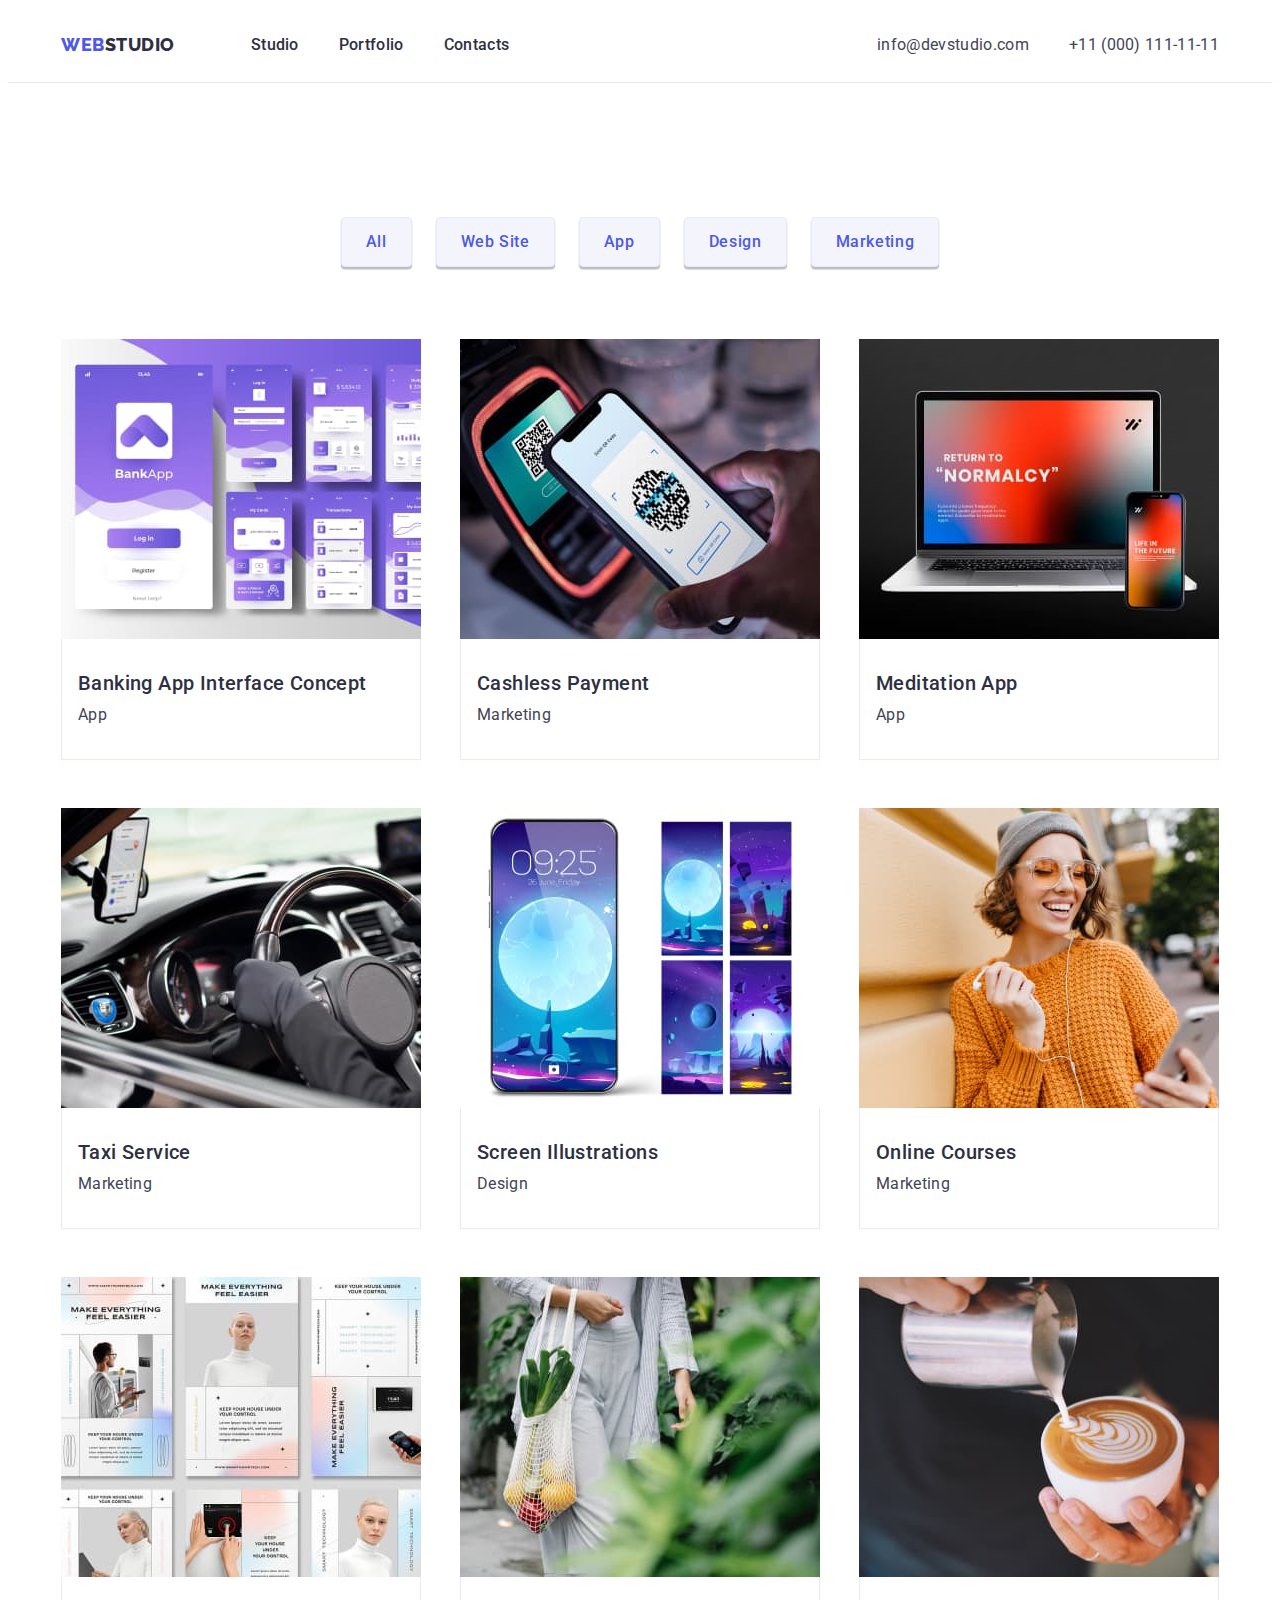
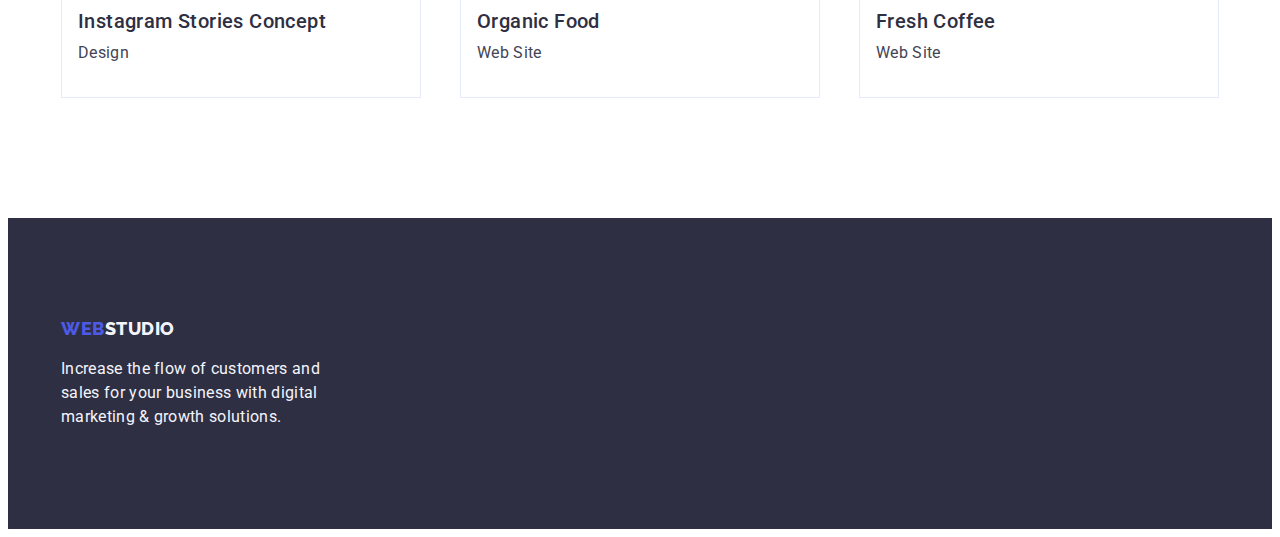
==== portfolio.html @ cf75f6a3 "..." ====
<!DOCTYPE html>
<html lang="en">
<head>
    <meta charset="UTF-8">
    <meta name="viewport" content="width=device-width, initial-scale=1.0">
    <link rel="preconnect" href="https://fonts.googleapis.com ">
    <link rel="preconnect" href="https://fonts.gstatic.com " crossorigin>
    <link href="https://fonts.googleapis.com/css2?family=Raleway:wght@800&family=Roboto:wght@400;500;700&display=swap " rel="stylesheet">
    <title>Portfolio</title>
    <link rel="stylesheet" href="./css/styles.css" />
    <link rel="stylesheet" href="https://cdnjs.cloudflare.com/ajax/libs/modern-normalize/2.0.0/modern-normalize.min.css" integrity="sha512-4xo8blKMVCiXpTaLzQSLSw3KFOVPWhm/TRtuPVc4WG6kUgjH6J03IBuG7JZPkcWMxJ5huwaBpOpnwYElP/m6wg==" crossorigin="anonymous" referrerpolicy="no-referrer" />
</head>
<body>
    <header class="header header-portfolio">
        <div class="container header-position">
            <nav class="header-position"> 
            <a href="./index.html" class="link logo">Web<span class="logo-first">Studio</span></a>
            <ul class="list">
                <li class="header-link-mg"> <a href="./index.html" class="link header-link">Studio</a>
                </li>
                <li class="header-link-mg"> <a href="./portfolio.html" class="link header-link">Portfolio</a>
                </li>
                <li class="header-link-mg"> <a href="" class="link header-link">Contacts</a>
                </li>
            </ul>
            </nav>
            <address class="contacts"><ul class="list">
                <li class="header-link-mg"><a href="mailto:info@devstudio.com" class="link header-link header-address">info@devstudio.com</a></li>
                <li class="header-link-mg"><a href="tel:+110001111111" class="link header-link header-address">+11 (000) 111-11-11</a></li>
            </ul></address>
            </div>
    </header>
    <main>
        <section class="portfolio">
            <div class="container">
            <h1 class="hidden-element">Portfolio</h1>
            <ul class="list portfolio-list">
                <li class="button-portfolio-li"><button type="button" class="button button-portfolio">All</button></li>
                <li class="button-portfolio-li"><button type="button" class="button button-portfolio">Web Site</button></li>
                <li class="button-portfolio-li"><button type="button" class="button button-portfolio">App</button></li>
                <li class="button-portfolio-li"><button type="button" class="button button-portfolio">Design</button></li>
                <li class="button-portfolio-li"><button type="button" class="button button-portfolio">Marketing</button></li>
            </ul>
            <ul class="list portfolio-list-card">
                <li class="portfolio-card">
                    <a href="" class="link portfolio-card-a">
                        <img src="./images/content1.jpg" alt="Forms" width="360">
                        <div class="card-portfolio-info"><h2 class="card-h">Banking App Interface Concept</h2>
                        <p class="card-p">App</p></div>
                    </a>
                </li>
                <li class="portfolio-card">
                    <a href="" class="link portfolio-card-a">
                        <img src="./images/content2.jpg" alt="Smartfone" width="360">
                        <div class="card-portfolio-info"><h2 class="card-h">Cashless Payment</h2>
                        <p class="card-p">Marketing</p></div>
                    </a>
                </li>
                <li class="portfolio-card">
                    <a href="" class="link portfolio-card-a">
                        <img src="./images/content3.jpg" alt="Computer" width="360">
                        <div class="card-portfolio-info"><h2 class="card-h">Meditation App</h2>
                        <p class="card-p">App</p></div>
                    </a>
                </li>
                <li class="portfolio-card">
                    <a href="" class="link portfolio-card-a">
                        <img src="./images/content4.jpg" alt="Shortest Wheel" width="360">
                        <div class="card-portfolio-info"><h2 class="card-h">Taxi Service</h2>
                        <p class="card-p">Marketing</p></div>
                    </a>
                </li>
                <li class="portfolio-card">
                    <a href="" class="link portfolio-card-a">
                        <img src="./images/content5.jpg" alt="Screen Illustrations" width="360">
                        <div class="card-portfolio-info"><h2 class="card-h">Screen Illustrations</h2>
                        <p class="card-p">Design</p></div>
                    </a>
                </li>
                <li class="portfolio-card">
                    <a href="" class="link portfolio-card-a">
                        <img src="./images/content6.jpg" alt="Girl" width="360">
                        <div class="card-portfolio-info"><h2 class="card-h">Online Courses</h2>
                        <p class="card-p">Marketing</p></div>
                    </a>
                </li>
                <li class="portfolio-card">
                    <a href="" class="link portfolio-card-a">
                        <img src="./images/content7.jpg" alt="Makets" width="360">
                        <div class="card-portfolio-info"><h2 class="card-h">Instagram Stories Concept</h2>
                        <p class="card-p">Design</p></div>
                    </a>
                </li>
                <li class="portfolio-card">
                    <a href="" class="link portfolio-card-a">
                        <img src="./images/content8.jpg" alt="Food" width="360">
                        <div class="card-portfolio-info"><h2 class="card-h">Organic Food</h2>
                        <p class="card-p">Web Site</p></div>
                    </a>
                </li>
                <li class="portfolio-card">
                    <a href="" class="link portfolio-card-a">
                        <img src="./images/content9.jpg" alt="Coffee" width="360">
                        <div class="card-portfolio-info"><h2 class="card-h">Fresh Coffee</h2>
                        <p class="card-p">Web Site</p></div>
                    </a>
                </li>
            </ul>
            </div>
        </section>
    </main>
    <footer class="footer">
        <div class="container">
            <a href="./index.html" class="link logo">Web<span class="logo-second">Studio</span></a>
            <p class="footer-p">Increase the flow of customers and sales for your business with digital marketing & growth solutions.</p>
        </div>
    </footer>
</body>
</html>
---- css/styles.css ----
/* Глобальні стилі */

:root {
    --main-font: 'Roboto', sans-serif;
    --second-font: 'Raleway', sans-serif;
    --black: #000000;
    --navyblue: #2E2F42;
    --slate: #434455;
    --white: #FFF;
    --iris: #4D5AE5;
    --ocean: #404BBF;
    --cloud: #F4F4FD;
    --cornflower: #E7E9FC;
}

body {
    font-family: var(--main-font);
    background-color: var(--white);
    color: var(--slate);
}

h1,
h2,
h3,
h4,
h5,
h6,
p {
    margin-top: 0;
    margin-bottom: 0;
}

ul,
ol {
    margin-top: 0;
    margin-bottom: 0;
    padding-left: 0;
}

img{
    display: block;
}

.link {
    text-decoration: none;
    color: inherit;
}

.link:hover,
.link:focus{
    color: var(--ocean);
}

.list {
    display: flex;
    list-style: none;
}

.button{
    display: inline-block;
    font-family: var(--main-font);
    font-size: 16px;
    font-style: normal;
    font-weight: 500;
    line-height: 1.5;
    letter-spacing: 0.04em;
    cursor: pointer;
}

.button:hover,
.button:focus {
    background: var(--ocean);
    color: var(--white);
}


.logo {
    color: var(--iris);
    font-family: var(--second-font);
    font-weight: 800;
    font-size: 18px;
    line-height: 1.17;
    letter-spacing: 0.03em;
    text-transform: uppercase;
}

.logo:hover,
.logo:focus{
    color: var(--iris);
}

.title {
    margin-bottom: 72px;
    color: var(--navyblue);
    text-align: center;
    font-size: 36px;
    line-height: 1.11;
    letter-spacing: 0.02em;
    text-transform: capitalize;
}

.container{
    padding: 0 15px;
    max-width: 1158px;
    margin: 0 auto;
}

.hidden-element {
    visibility: hidden;
}

/*Header*/



nav{
    margin-right: auto;
    gap: 76px;
}

.header-position{
    display: flex;
    align-items: center;
}

.header-link{
    padding: 25px 0;
    display: inline-block;
    color: var(--navyblue);
    font-size: 16px;
    font-weight: 500;
    line-height: 24px;
    letter-spacing: 0.02em;
}

.header-link-mg:not(:last-child){
    margin-right: 40px;
}


.header-address{
    font-style: normal;
    color: var(--slate);
    font-weight: 400;
}


.logo-first{
    color: var(--navyblue);
}

.logo-second{
    color: var(--cloud)
}


.contacts{
    font-style: normal;
}

/*Hero*/


.hero{
    display: flex;
    justify-content: center;
    align-items: center;
    padding: 190px 0;
    background-color: var(--navyblue);
    text-align: center;
}

.hero-title {
    width: 496px;
    color: var(--white);
    font-size: 56px;
    font-weight: 700;
    line-height: 1.07;
    letter-spacing: 0.02em;
    margin-bottom: 48px;
}

.button-main{
    display: inline-flex;
    padding: 16px 32px;
    align-items: flex-start;
    gap: 10px;
    border-radius: 4px;
    box-shadow: 0px 4px 4px 0px rgba(0, 0, 0, 0.15);
    background-color: var(--iris);
    color: var(--white, );
}


/*Advantages*/

.advantages{
    padding-top: 120px;
}
.doing,
.team{
    padding: 120px 0;
}


.advantages-h,
.card-h,
.team-name{
    margin-bottom: 8px;
    color:var(--navyblue);
    font-size: 20px;
    font-weight: 500;
    line-height: 1.2;
    letter-spacing: 0.02em;
}

.advantages-p{
    width: 264px;
}

.advantages-p,
.card-p,
.team-front {
    color: var(--slate);
    font-size: 16px;
    font-weight: 400;
    line-height: 24px;
    letter-spacing: 0.02em;
}

.advantages-li:not(:last-child){
    margin-right: 24px;
}

/*Our Team*/

.team {
    background-color: var(--cloud);
}

.team-card{
    background-color: var(--white);
    border-radius: 0px 0px 4px 4px;
    box-shadow: 0px 2px 1px 0px rgba(46, 47, 66, 0.08), 0px 1px 1px 0px rgba(46, 47, 66, 0.16), 0px 1px 6px 0px rgba(46, 47, 66, 0.08);
}

.team-card:not(:last-child){
    margin-right: 24px;
}

.team-information{
    padding: 32px 16px;
    text-align: center;
}

/*Footer*/

.footer{
    padding: 100px 0;
    background-color: var(--navyblue);
    color: var(--cloud);
}

.footer-p{
    margin-top: 18px;
    width: 264px;
    font-size: 16px;
    font-weight: 400;
    line-height: 24px;
    letter-spacing: 0.02em;
}

/*portfolio*/

.header-portfolio{
    border-bottom: 1px solid var(--cornflower);
}

.portfolio{
    padding: 96px 0 120px 0;
}

.button-portfolio{
    display: flex;
    padding: 12px 24px;
    align-items: flex-start;
    border-radius: 4px;
    border: 1px solid var(--cornflower);
    box-shadow: 0px 2px 2px 0px rgba(0, 0, 0, 0.12), 0px 2px 1px 0px rgba(0, 0, 0, 0.08), 0px 3px 1px 0px rgba(0, 0, 0, 0.10);
    background: var(--cloud);
    color: var(--iris);
}

.button-portfolio-li:not(:last-child){
    margin-right: 24px;
}

.portfolio-list{
    margin-bottom: 72px;
    justify-content: center;
}

.portfolio-list-card{
    display: flex;
    flex-wrap: wrap;
    justify-content: space-between;
}

.portfolio-card:not(:nth-child(3n)){
    margin-right: 24px;
}

.portfolio-card:not(:nth-child(-n+3)) {
    margin-top: 48px;
}

 .card-portfolio-info{
    max-width: 360px;
    padding: 32px 16px;
    border: 1px solid var(--cornflower);
    border-top: none;
 }
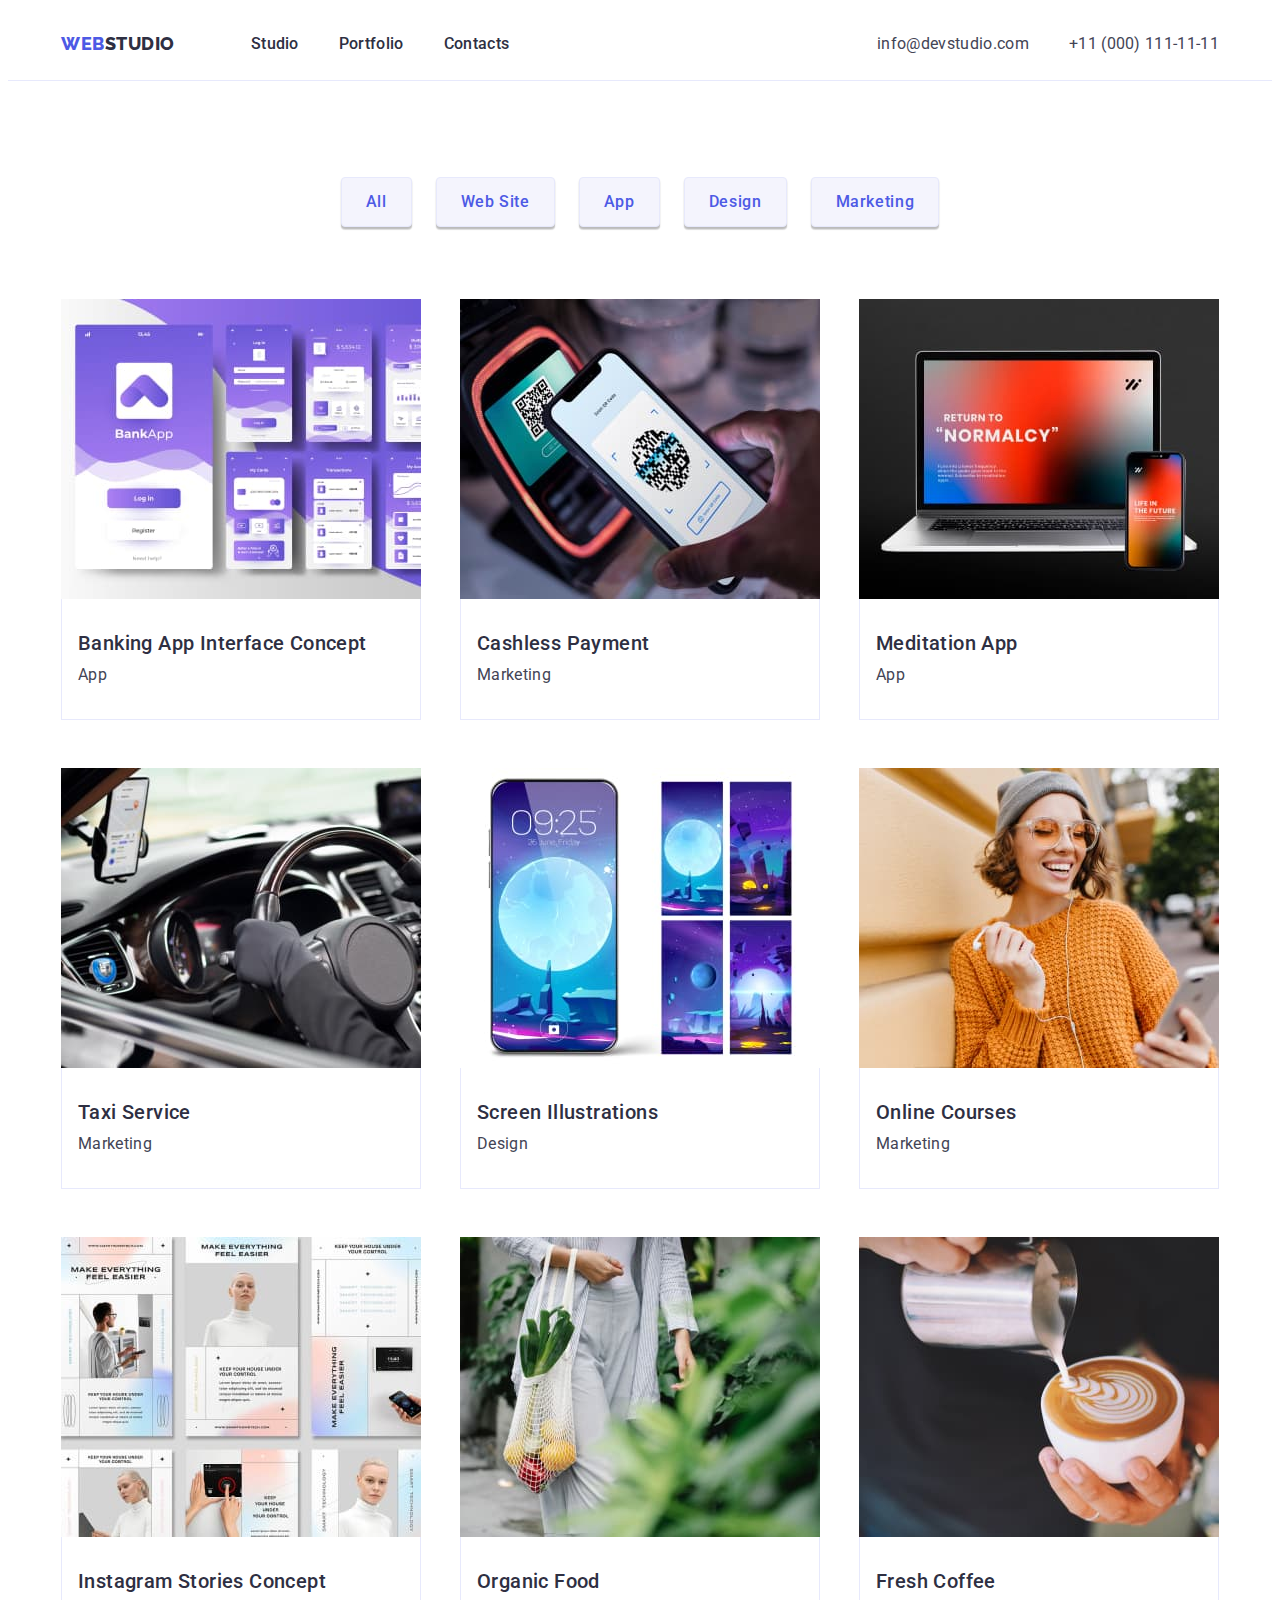
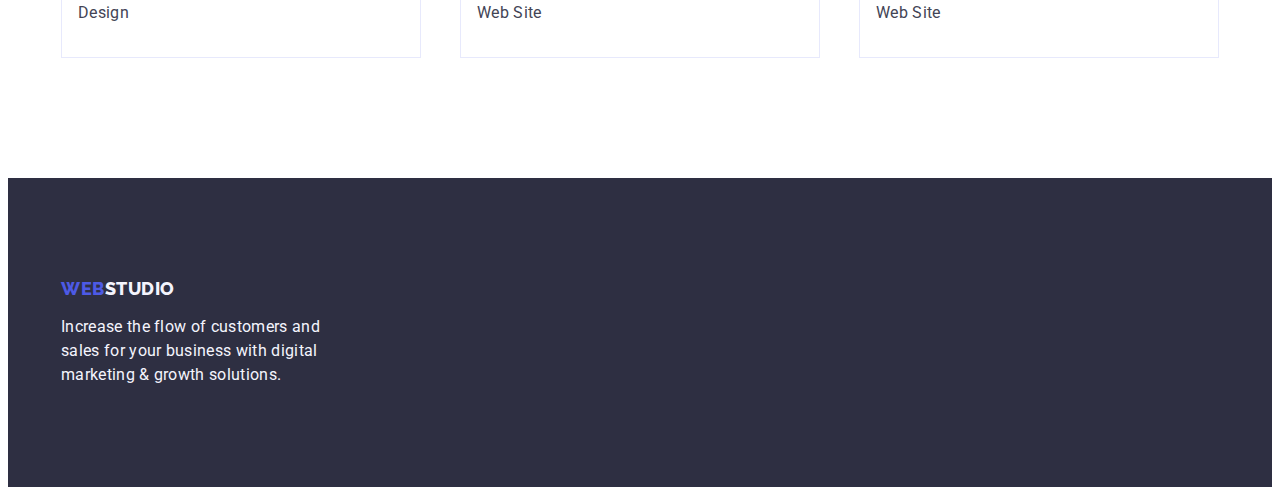
==== commit 6bed3682: "hot fix" ====
--- a/portfolio.html
+++ b/portfolio.html
@@ -7,11 +7,11 @@
     <link rel="preconnect" href="https://fonts.gstatic.com " crossorigin>
     <link href="https://fonts.googleapis.com/css2?family=Raleway:wght@800&family=Roboto:wght@400;500;700&display=swap " rel="stylesheet">
     <title>Portfolio</title>
+    <link rel="stylesheet" href="https://cdnjs.cloudflare.com/ajax/libs/modern-normalize/2.0.0/modern-normalize.min.css" integrity="sha512-4xo8blKMVCiXpTaLzQSLSw3KFOVPWhm/TRtuPVc4WG6kUgjH6J03IBuG7JZPkcWMxJ5huwaBpOpnwYElP/m6wg==" crossorigin="anonymous" referrerpolicy="no-referrer" />
     <link rel="stylesheet" href="./css/styles.css" />
-    <link rel="stylesheet" href="https://cdnjs.cloudflare.com/ajax/libs/modern-normalize/2.0.0/modern-normalize.min.css" integrity="sha512-4xo8blKMVCiXpTaLzQSLSw3KFOVPWhm/TRtuPVc4WG6kUgjH6J03IBuG7JZPkcWMxJ5huwaBpOpnwYElP/m6wg==" crossorigin="anonymous" referrerpolicy="no-referrer" />
 </head>
 <body>
-    <header class="header header-portfolio">
+     <header class="header">
         <div class="container header-position">
             <nav class="header-position"> 
             <a href="./index.html" class="link logo">Web<span class="logo-first">Studio</span></a>
@@ -33,7 +33,7 @@
     <main>
         <section class="portfolio">
             <div class="container">
-            <h1 class="hidden-element">Portfolio</h1>
+            <h1 class="visually-hidden">Portfolio</h1>
             <ul class="list portfolio-list">
                 <li class="button-portfolio-li"><button type="button" class="button button-portfolio">All</button></li>
                 <li class="button-portfolio-li"><button type="button" class="button button-portfolio">Web Site</button></li>
@@ -111,7 +111,7 @@
     </main>
     <footer class="footer">
         <div class="container">
-            <a href="./index.html" class="link logo">Web<span class="logo-second">Studio</span></a>
+            <a href="./index.html" class="link logo logo-footer">Web<span class="logo-second">Studio</span></a>
             <p class="footer-p">Increase the flow of customers and sales for your business with digital marketing & growth solutions.</p>
         </div>
     </footer>
--- a/css/styles.css
+++ b/css/styles.css
@@ -41,6 +41,10 @@
     display: block;
 }
 
+a{
+    display: inline-block;
+}
+
 .link {
     text-decoration: none;
     color: inherit;
@@ -57,7 +61,8 @@
 }
 
 .button{
-    display: inline-block;
+    border: none;
+    display: block;
     font-family: var(--main-font);
     font-size: 16px;
     font-style: normal;
@@ -105,17 +110,27 @@
     margin: 0 auto;
 }
 
-.hidden-element {
-    visibility: hidden;
+.visually-hidden {
+    position: absolute;
+    width: 1px;
+    height: 1px;
+    margin: -1px;
+    border: 0;
+    padding: 0;
+    white-space: nowrap;
+    clip-path: inset(100%);
+    clip: rect(0 0 0 0);
+    overflow: hidden;
 }
 
 /*Header*/
 
-
+.header{
+    border-bottom: 1px solid var(--cornflower);
+}
 
 nav{
     margin-right: auto;
-    gap: 76px;
 }
 
 .header-position{
@@ -124,7 +139,7 @@
 }
 
 .header-link{
-    padding: 25px 0;
+    padding: 24px 0;
     display: inline-block;
     color: var(--navyblue);
     font-size: 16px;
@@ -144,6 +159,10 @@
     font-weight: 400;
 }
 
+.logo:first-child{
+    margin-right: 76px;
+}
+
 
 .logo-first{
     color: var(--navyblue);
@@ -165,13 +184,13 @@
     display: flex;
     justify-content: center;
     align-items: center;
-    padding: 190px 0;
+    padding: 188px 0;
     background-color: var(--navyblue);
     text-align: center;
 }
 
 .hero-title {
-    width: 496px;
+    max-width: 496px;
     color: var(--white);
     font-size: 56px;
     font-weight: 700;
@@ -181,10 +200,10 @@
 }
 
 .button-main{
-    display: inline-flex;
+    margin: auto;
+    min-width: 169px;
+    height: 56px;
     padding: 16px 32px;
-    align-items: flex-start;
-    gap: 10px;
     border-radius: 4px;
     box-shadow: 0px 4px 4px 0px rgba(0, 0, 0, 0.15);
     background-color: var(--iris);
@@ -195,11 +214,15 @@
 /*Advantages*/
 
 .advantages{
-    padding-top: 120px;
+    padding: 120px 0;
 }
 .doing,
 .team{
     padding: 120px 0;
+}
+
+.list-doing:not(:last-child){
+    margin-right: 24px;
 }
 
 
@@ -234,6 +257,10 @@
 
 /*Our Team*/
 
+.team-conteiner{
+    padding: 32px 0;
+}
+
 .team {
     background-color: var(--cloud);
 }
@@ -261,8 +288,11 @@
     color: var(--cloud);
 }
 
+.logo-footer{
+    margin-bottom: 16px;
+}
+
 .footer-p{
-    margin-top: 18px;
     width: 264px;
     font-size: 16px;
     font-weight: 400;
@@ -271,10 +301,6 @@
 }
 
 /*portfolio*/
-
-.header-portfolio{
-    border-bottom: 1px solid var(--cornflower);
-}
 
 .portfolio{
     padding: 96px 0 120px 0;
@@ -291,6 +317,11 @@
     color: var(--iris);
 }
 
+.button-portfolio:hover,
+.button-portfolio:focus{
+    border: 1px solid transparent}
+
+
 .button-portfolio-li:not(:last-child){
     margin-right: 24px;
 }
@@ -310,14 +341,13 @@
     margin-right: 24px;
 }
 
-.portfolio-card:not(:nth-child(-n+3)) {
-    margin-top: 48px;
-}
-
- .card-portfolio-info{
+.portfolio-card:not(:nth-last-child(-n+3)){
+    margin-bottom: 48px;
+}
+.card-portfolio-info {
     max-width: 360px;
     padding: 32px 16px;
     border: 1px solid var(--cornflower);
     border-top: none;
- }
-
+}
+
